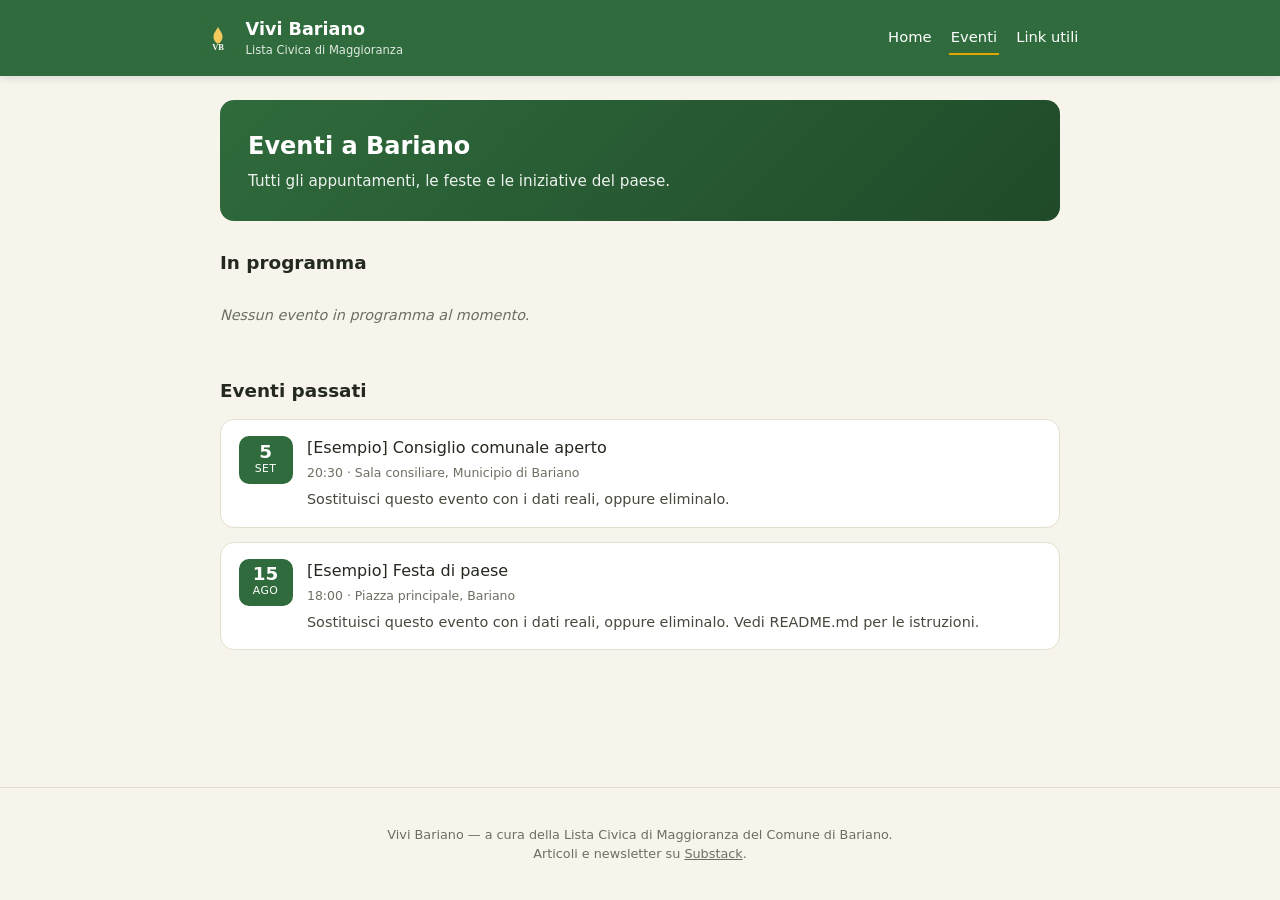
==== site/eventi.html @ 6371cc6d "Aggiunge il sito Vivi Bariano (articoli Substack, eventi, link utili) Repository pubblico dedicato, " ====
<!doctype html>
<html lang="it">
<head>
<meta charset="utf-8">
<meta name="viewport" content="width=device-width, initial-scale=1">
<title>Eventi &mdash; Vivi Bariano</title>
<meta name="description" content="Calendario degli eventi del paese di Bariano.">
<link rel="manifest" href="manifest.webmanifest">
<link rel="icon" href="icons/icon.svg" type="image/svg+xml">
<link rel="apple-touch-icon" href="icons/icon.svg">
<meta name="theme-color" content="#2f6b3c">
<link rel="stylesheet" href="css/style.css">
</head>
<body>
<header class="site-header">
  <div class="header-inner">
    <a class="brand" href="index.html">
      <img src="icons/icon.svg" alt="">
      <span class="brand-text"><strong>Vivi Bariano</strong><span>Lista Civica di Maggioranza</span></span>
    </a>
    <nav class="main-nav">
      <a href="index.html">Home</a>
      <a href="eventi.html" aria-current="page">Eventi</a>
      <a href="link-utili.html">Link utili</a>
    </nav>
  </div>
</header>

<main>
  <section class="hero">
    <h1>Eventi a Bariano</h1>
    <p>Tutti gli appuntamenti, le feste e le iniziative del paese.</p>
  </section>

  <section class="block">
    <h2>In programma</h2>
    <div class="card-list" id="events-list">
      <p class="empty-state">Caricamento eventi...</p>
    </div>
  </section>

  <section class="block">
    <h2>Eventi passati</h2>
    <div class="card-list" id="events-past">
      <p class="empty-state">Caricamento...</p>
    </div>
  </section>
</main>

<footer class="site-footer">
  <p>Vivi Bariano &mdash; a cura della Lista Civica di Maggioranza del Comune di Bariano.<br>
  Articoli e newsletter su <a href="https://vivibariano.substack.com" target="_blank" rel="noopener">Substack</a>.</p>
</footer>

<script src="js/app.js"></script>
</body>
</html>
---- site/css/style.css ----
:root {
  --green: #2f6b3c;
  --green-dark: #204a29;
  --gold: #e0a500;
  --cream: #f7f4ec;
  --ink: #24291f;
  --muted: #6b7062;
  --card: #ffffff;
  --border: #e4dfd0;
  --radius: 14px;
}

* {
  box-sizing: border-box;
}

html, body {
  margin: 0;
  padding: 0;
}

body {
  font-family: "Segoe UI", system-ui, -apple-system, Roboto, sans-serif;
  background: var(--cream);
  color: var(--ink);
  line-height: 1.5;
  min-height: 100vh;
  display: flex;
  flex-direction: column;
}

a {
  color: var(--green-dark);
}

header.site-header {
  background: var(--green);
  color: #fff;
  padding: 1rem 1.25rem;
  position: sticky;
  top: 0;
  z-index: 10;
  box-shadow: 0 2px 8px rgba(0, 0, 0, 0.12);
}

.header-inner {
  max-width: 880px;
  margin: 0 auto;
  display: flex;
  align-items: center;
  justify-content: space-between;
  gap: 1rem;
}

.brand {
  display: flex;
  align-items: center;
  gap: 0.6rem;
  text-decoration: none;
  color: #fff;
}

.brand img {
  width: 36px;
  height: 36px;
  border-radius: 8px;
}

.brand-text strong {
  display: block;
  font-size: 1.1rem;
}

.brand-text span {
  display: block;
  font-size: 0.72rem;
  opacity: 0.85;
}

nav.main-nav {
  display: flex;
  gap: 1rem;
}

nav.main-nav a {
  color: #fff;
  text-decoration: none;
  font-size: 0.92rem;
  padding: 0.35rem 0.1rem;
  border-bottom: 2px solid transparent;
}

nav.main-nav a[aria-current="page"],
nav.main-nav a:hover {
  border-bottom-color: var(--gold);
}

main {
  flex: 1;
  max-width: 880px;
  width: 100%;
  margin: 0 auto;
  padding: 1.5rem 1.25rem 3rem;
}

.hero {
  background: linear-gradient(135deg, var(--green) 0%, var(--green-dark) 100%);
  color: #fff;
  border-radius: var(--radius);
  padding: 1.75rem;
  margin-bottom: 1.75rem;
}

.hero h1 {
  margin: 0 0 0.4rem;
  font-size: 1.5rem;
}

.hero p {
  margin: 0;
  opacity: 0.92;
  font-size: 0.95rem;
}

.install-btn {
  margin-top: 1rem;
  background: var(--gold);
  color: var(--green-dark);
  border: none;
  padding: 0.55rem 1rem;
  border-radius: 999px;
  font-weight: 600;
  cursor: pointer;
  display: none;
}

.install-btn.visible {
  display: inline-block;
}

section.block {
  margin-bottom: 2.25rem;
}

section.block h2 {
  font-size: 1.15rem;
  margin: 0 0 0.9rem;
  display: flex;
  align-items: center;
  justify-content: space-between;
}

section.block h2 a.see-all {
  font-size: 0.82rem;
  font-weight: 500;
  text-decoration: none;
}

.card-list {
  display: grid;
  gap: 0.85rem;
}

.card {
  background: var(--card);
  border: 1px solid var(--border);
  border-radius: var(--radius);
  padding: 1rem 1.1rem;
}

.card a.card-title {
  font-weight: 600;
  text-decoration: none;
  color: var(--ink);
  font-size: 1rem;
}

.card a.card-title:hover {
  color: var(--green);
}

.card .meta {
  font-size: 0.78rem;
  color: var(--muted);
  margin: 0.25rem 0 0.4rem;
}

.card p.excerpt {
  margin: 0;
  font-size: 0.9rem;
  color: #454a3d;
}

.event-card {
  display: flex;
  gap: 0.9rem;
  align-items: flex-start;
}

.event-date {
  background: var(--green);
  color: #fff;
  border-radius: 10px;
  padding: 0.4rem 0.6rem;
  text-align: center;
  min-width: 54px;
  flex-shrink: 0;
}

.event-date .day {
  display: block;
  font-size: 1.15rem;
  font-weight: 700;
  line-height: 1;
}

.event-date .month {
  display: block;
  font-size: 0.68rem;
  text-transform: uppercase;
  letter-spacing: 0.04em;
}

.link-list {
  display: grid;
  gap: 0.6rem;
}

.link-item {
  display: flex;
  justify-content: space-between;
  align-items: center;
  background: var(--card);
  border: 1px solid var(--border);
  border-radius: var(--radius);
  padding: 0.8rem 1.05rem;
  text-decoration: none;
  color: var(--ink);
}

.link-item:hover {
  border-color: var(--green);
}

.link-item .label {
  font-weight: 600;
}

.link-item .desc {
  display: block;
  font-size: 0.8rem;
  color: var(--muted);
  font-weight: 400;
}

.empty-state {
  color: var(--muted);
  font-size: 0.9rem;
  font-style: italic;
}

footer.site-footer {
  border-top: 1px solid var(--border);
  padding: 1.5rem 1.25rem;
  text-align: center;
  font-size: 0.8rem;
  color: var(--muted);
}

footer.site-footer a {
  color: var(--muted);
}

@media (max-width: 480px) {
  .header-inner {
    flex-wrap: wrap;
  }
  nav.main-nav {
    order: 3;
    width: 100%;
    justify-content: space-between;
  }
}
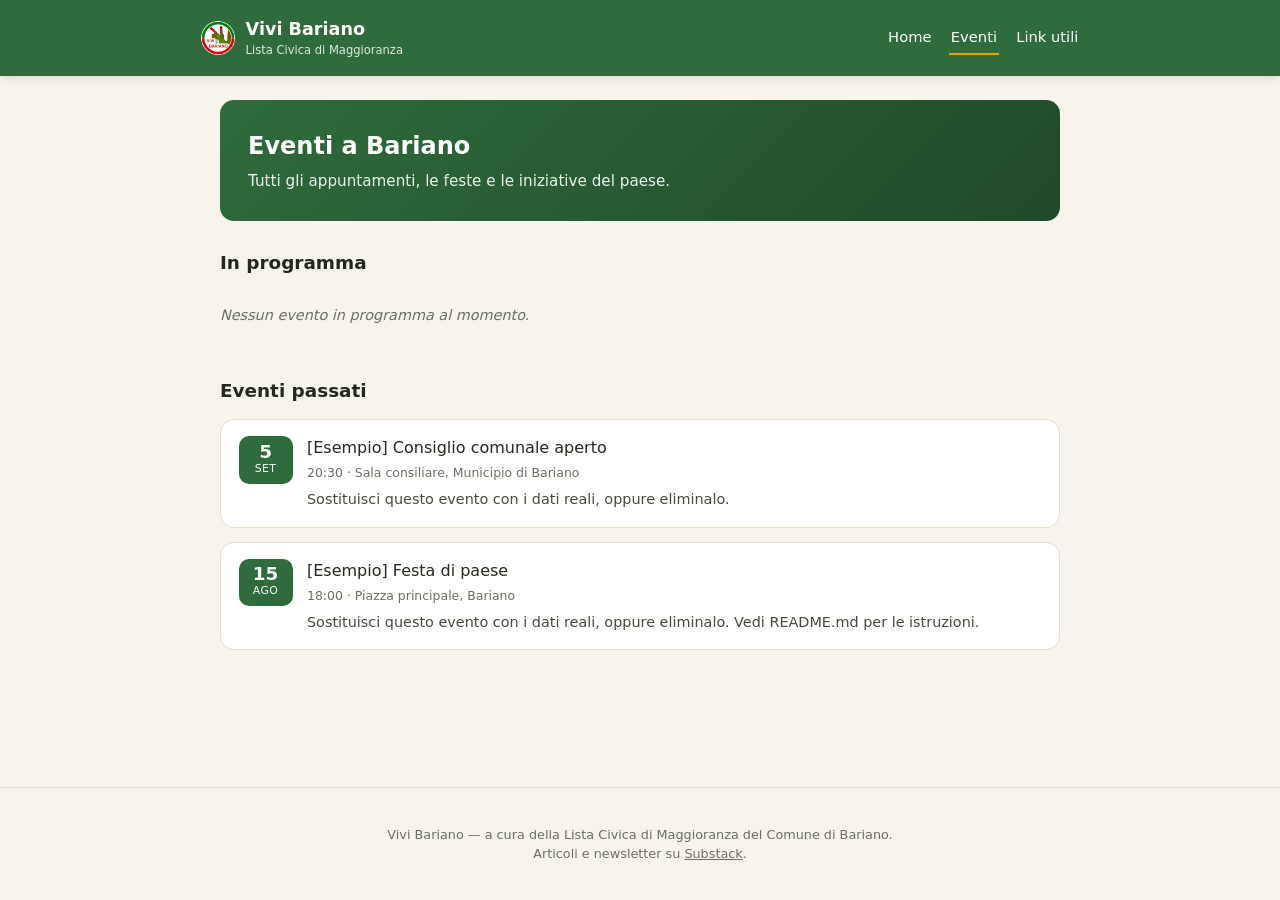
==== commit 406d9bbf: "Aggiorna tutti i riferimenti al nuovo logo e rimuove l'icona segnaposto" ====
--- a/site/eventi.html
+++ b/site/eventi.html
@@ -6,8 +6,8 @@
 <title>Eventi &mdash; Vivi Bariano</title>
 <meta name="description" content="Calendario degli eventi del paese di Bariano.">
 <link rel="manifest" href="manifest.webmanifest">
-<link rel="icon" href="icons/icon.svg" type="image/svg+xml">
-<link rel="apple-touch-icon" href="icons/icon.svg">
+<link rel="icon" href="icons/vb_logo_SOLOCERCHIO.png" type="image/png">
+<link rel="apple-touch-icon" href="icons/vb_logo_SOLOCERCHIO.png">
 <meta name="theme-color" content="#2f6b3c">
 <link rel="stylesheet" href="css/style.css">
 </head>
@@ -15,7 +15,7 @@
 <header class="site-header">
   <div class="header-inner">
     <a class="brand" href="index.html">
-      <img src="icons/icon.svg" alt="">
+      <img src="icons/vb_logo_SOLOCERCHIO.png" alt="">
       <span class="brand-text"><strong>Vivi Bariano</strong><span>Lista Civica di Maggioranza</span></span>
     </a>
     <nav class="main-nav">
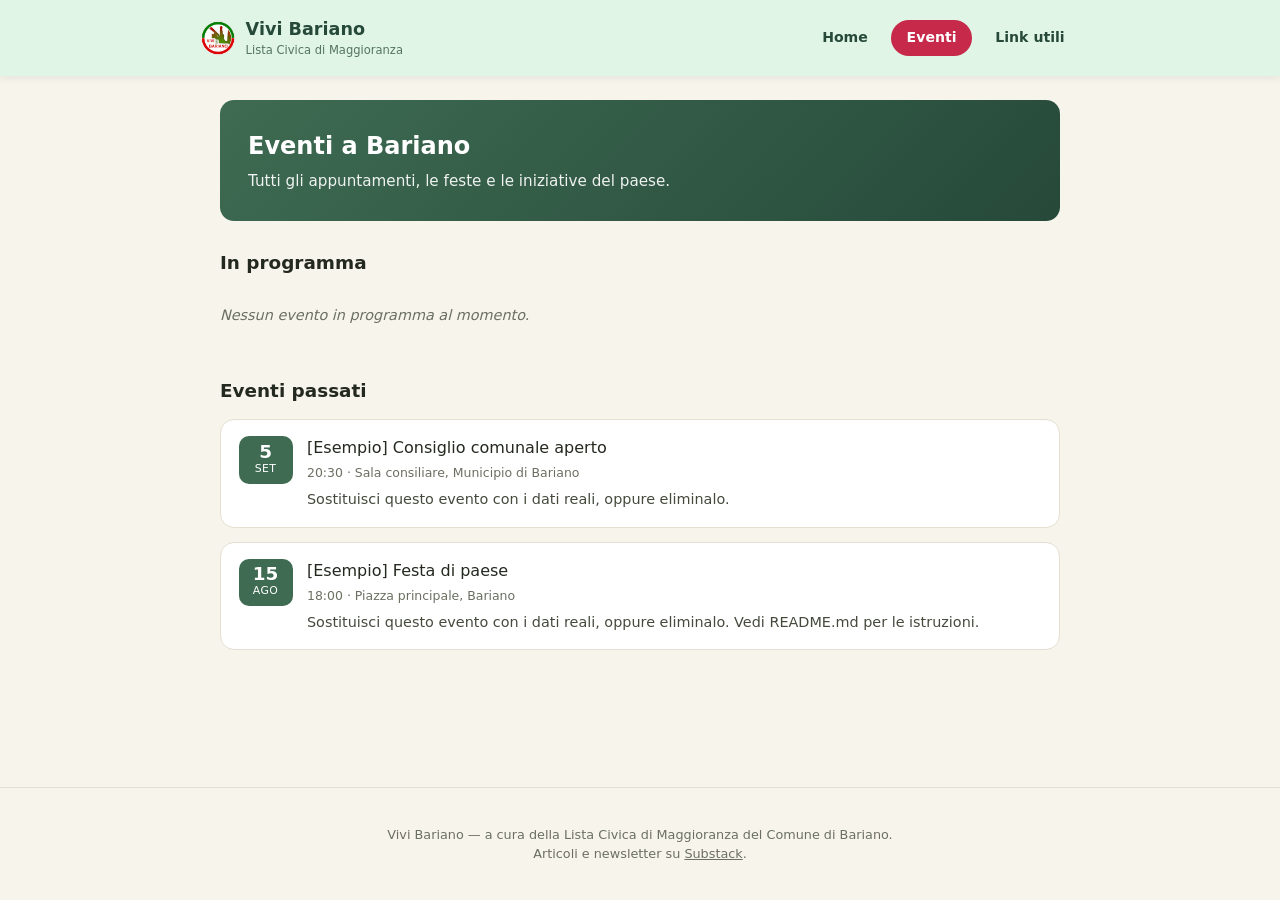
==== commit 27baa1bf: "Allinea i colori dell'app a quelli del Substack (verde chiaro + rosso scuro)" ====
--- a/site/eventi.html
+++ b/site/eventi.html
@@ -8,7 +8,7 @@
 <link rel="manifest" href="manifest.webmanifest">
 <link rel="icon" href="icons/vb_logo_SOLOCERCHIO.png" type="image/png">
 <link rel="apple-touch-icon" href="icons/vb_logo_SOLOCERCHIO.png">
-<meta name="theme-color" content="#2f6b3c">
+<meta name="theme-color" content="#e0f5e6">
 <link rel="stylesheet" href="css/style.css">
 </head>
 <body>
--- a/site/css/style.css
+++ b/site/css/style.css
@@ -1,7 +1,9 @@
 :root {
-  --green: #2f6b3c;
-  --green-dark: #204a29;
-  --gold: #e0a500;
+  --green: #3e6b52;
+  --green-dark: #26493a;
+  --green-header-bg: #e0f5e6;
+  --red: #c6294a;
+  --red-dark: #9c1f3a;
   --cream: #f7f4ec;
   --ink: #24291f;
   --muted: #6b7062;
@@ -34,13 +36,13 @@
 }
 
 header.site-header {
-  background: var(--green);
-  color: #fff;
+  background: var(--green-header-bg);
+  color: var(--green-dark);
   padding: 1rem 1.25rem;
   position: sticky;
   top: 0;
   z-index: 10;
-  box-shadow: 0 2px 8px rgba(0, 0, 0, 0.12);
+  box-shadow: 0 2px 8px rgba(0, 0, 0, 0.08);
 }
 
 .header-inner {
@@ -57,7 +59,7 @@
   align-items: center;
   gap: 0.6rem;
   text-decoration: none;
-  color: #fff;
+  color: var(--green-dark);
 }
 
 .brand img {
@@ -74,25 +76,31 @@
 .brand-text span {
   display: block;
   font-size: 0.72rem;
-  opacity: 0.85;
+  opacity: 0.75;
 }
 
 nav.main-nav {
   display: flex;
-  gap: 1rem;
+  gap: 0.5rem;
 }
 
 nav.main-nav a {
-  color: #fff;
-  text-decoration: none;
-  font-size: 0.92rem;
-  padding: 0.35rem 0.1rem;
-  border-bottom: 2px solid transparent;
-}
-
-nav.main-nav a[aria-current="page"],
+  color: var(--green-dark);
+  text-decoration: none;
+  font-size: 0.88rem;
+  font-weight: 600;
+  padding: 0.4rem 0.9rem;
+  border-radius: 999px;
+  border: 1px solid transparent;
+}
+
 nav.main-nav a:hover {
-  border-bottom-color: var(--gold);
+  border-color: var(--green);
+}
+
+nav.main-nav a[aria-current="page"] {
+  background: var(--red);
+  color: #fff;
 }
 
 main {
@@ -124,14 +132,18 @@
 
 .install-btn {
   margin-top: 1rem;
-  background: var(--gold);
-  color: var(--green-dark);
+  background: var(--red);
+  color: #fff;
   border: none;
   padding: 0.55rem 1rem;
   border-radius: 999px;
   font-weight: 600;
   cursor: pointer;
   display: none;
+}
+
+.install-btn:hover {
+  background: var(--red-dark);
 }
 
 .install-btn.visible {
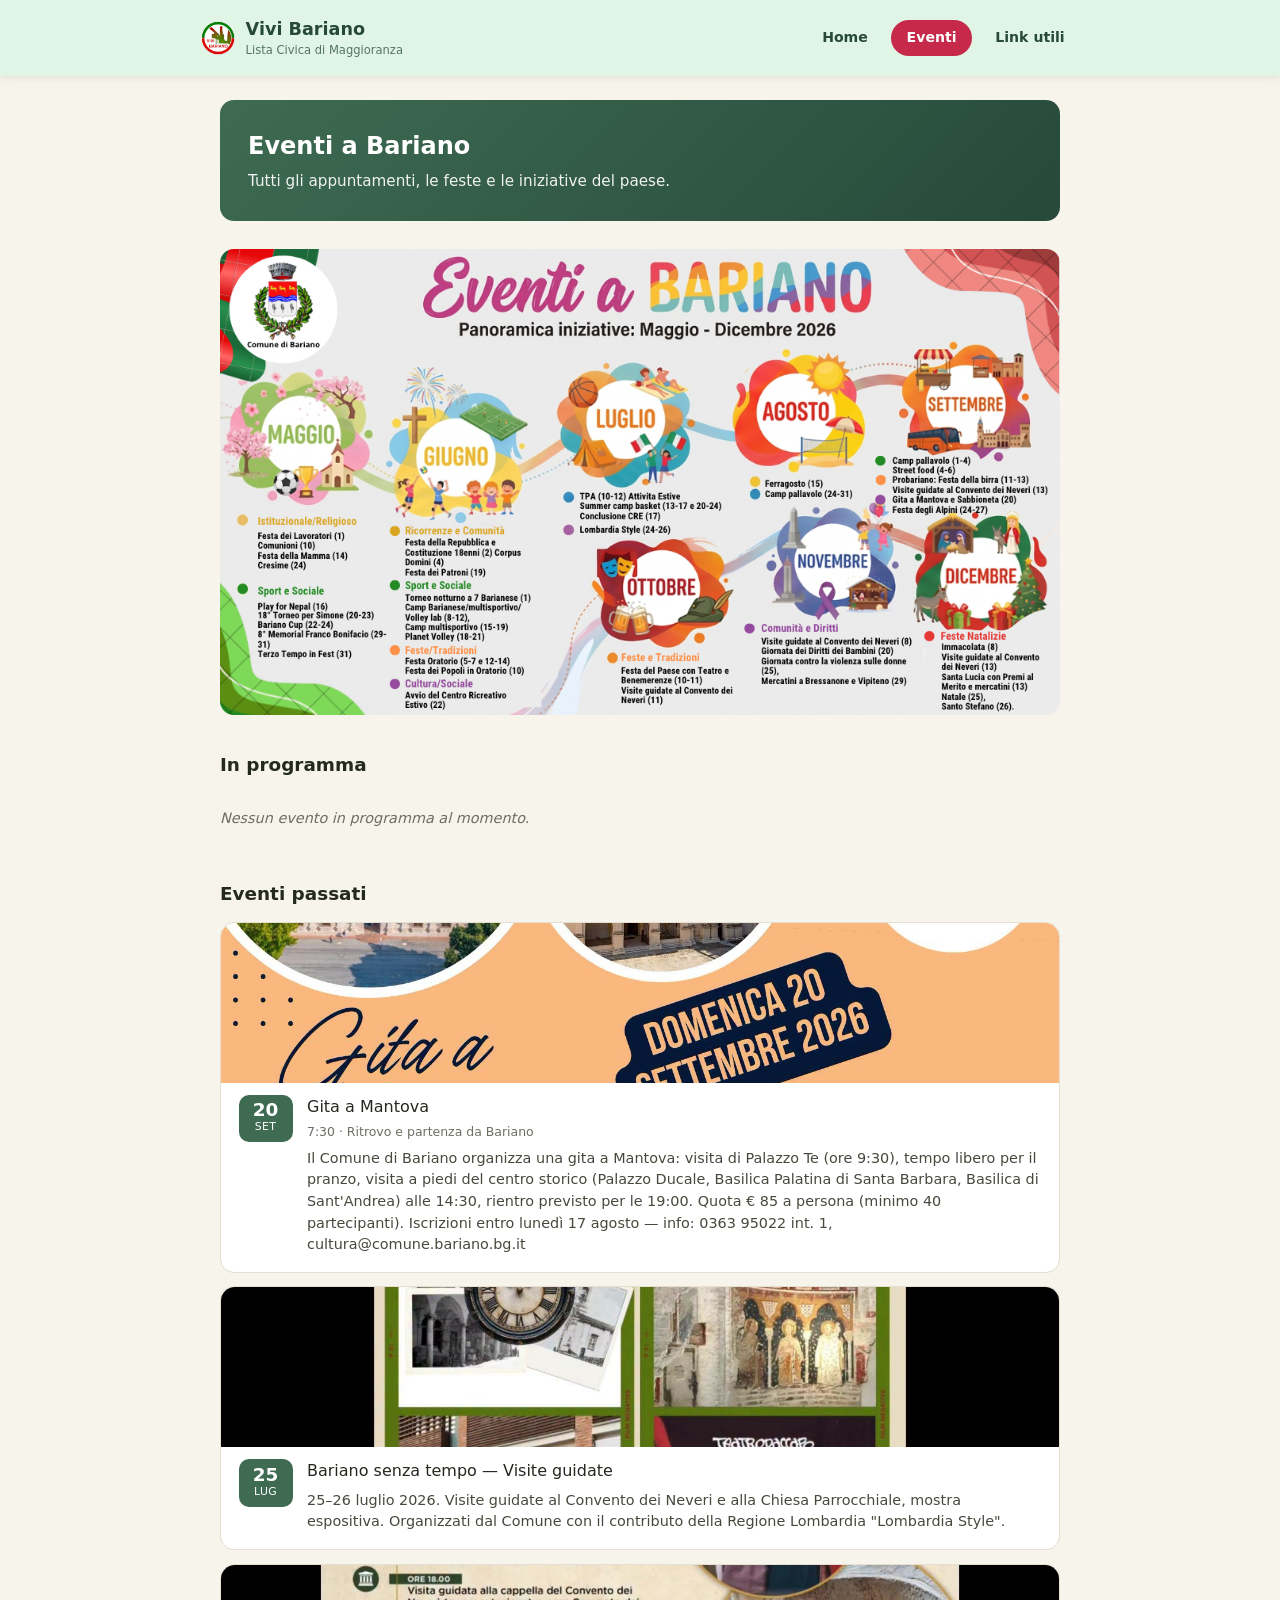
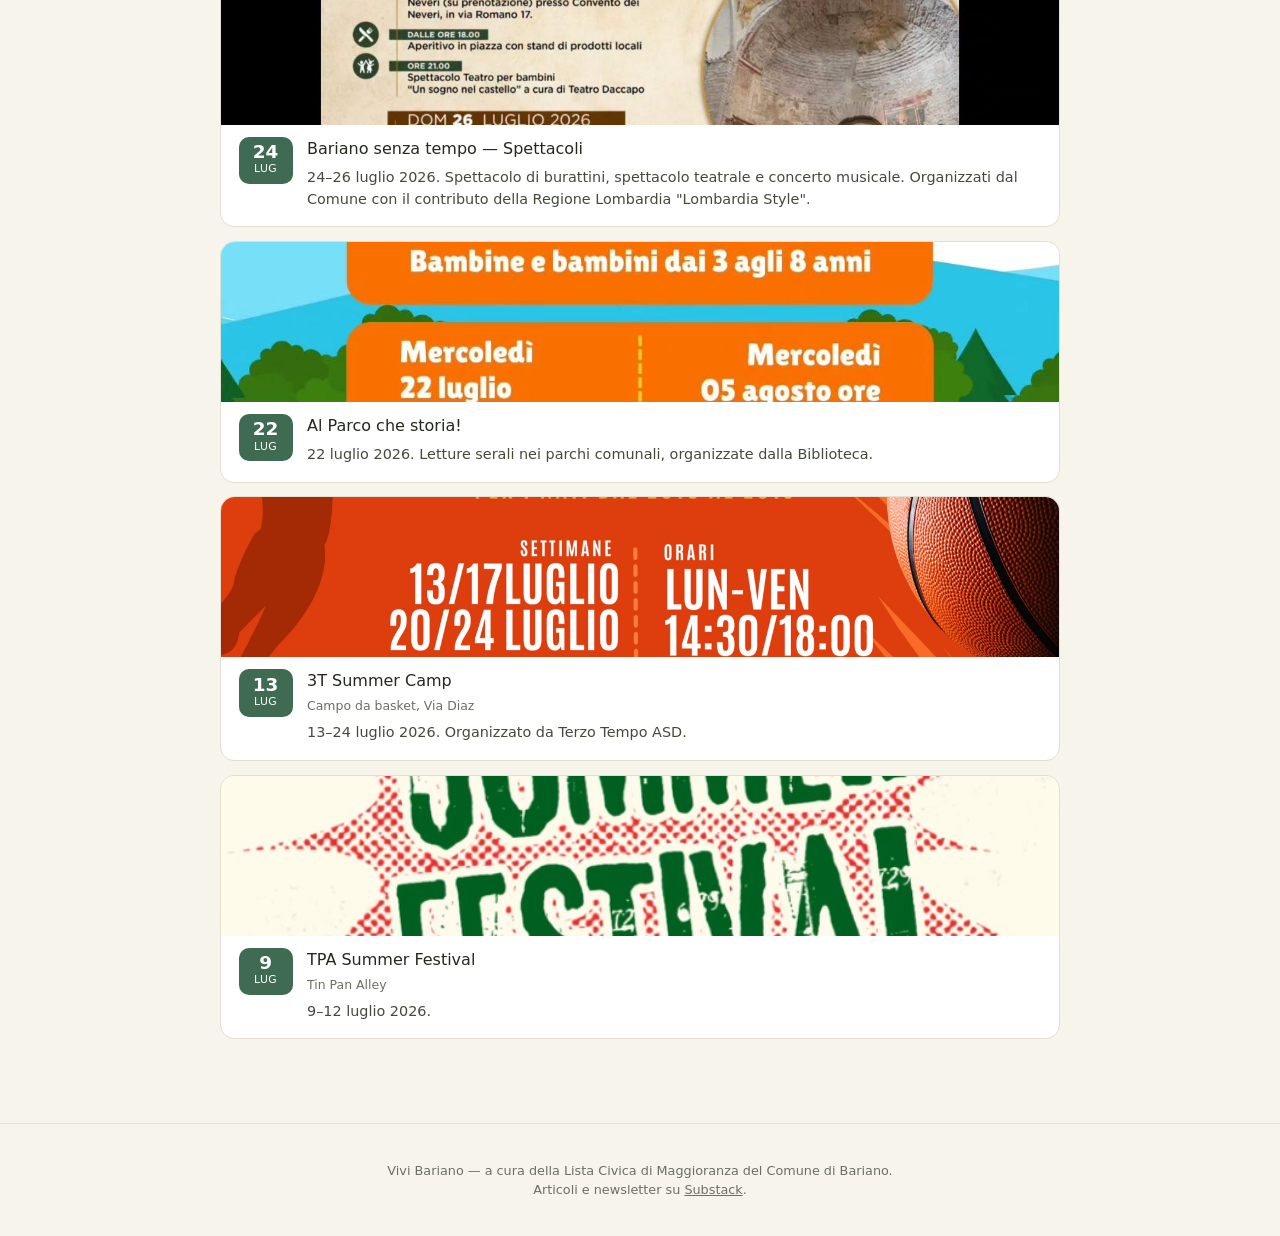
==== commit d4784b5e: "Collega le locandine agli eventi di luglio e aggiunge il banner 2026 Ogni evento di luglio ora mostr" ====
--- a/site/eventi.html
+++ b/site/eventi.html
@@ -33,6 +33,10 @@
   </section>
 
   <section class="block">
+    <img src="images/eventi/eventi-26.jpg" alt="Calendario riassuntivo degli eventi 2026 del Comune di Bariano" class="banner-image">
+  </section>
+
+  <section class="block">
     <h2>In programma</h2>
     <div class="card-list" id="events-list">
       <p class="empty-state">Caricamento eventi...</p>
--- a/site/css/style.css
+++ b/site/css/style.css
@@ -134,24 +134,39 @@
   margin-top: 1rem;
   background: var(--red);
   color: #fff;
-  border: none;
+  border: 2px solid #fff;
   padding: 0.55rem 1rem;
   border-radius: 999px;
   font-weight: 600;
   cursor: pointer;
   display: none;
+  appearance: none;
+  -webkit-appearance: none;
+  outline: none;
 }
 
 .install-btn:hover {
   background: var(--red-dark);
 }
 
+.install-btn:focus-visible {
+  outline: 2px solid #fff;
+  outline-offset: 2px;
+}
+
 .install-btn.visible {
   display: inline-block;
 }
 
 section.block {
   margin-bottom: 2.25rem;
+}
+
+.banner-image {
+  display: block;
+  width: 100%;
+  height: auto;
+  border-radius: var(--radius);
 }
 
 section.block h2 {
@@ -180,6 +195,15 @@
   padding: 1rem 1.1rem;
 }
 
+.card-image {
+  display: block;
+  width: calc(100% + 2.2rem);
+  height: 160px;
+  margin: -1rem -1.1rem 0.75rem;
+  border-radius: var(--radius) var(--radius) 0 0;
+  object-fit: cover;
+}
+
 .card a.card-title {
   font-weight: 600;
   text-decoration: none;
@@ -203,7 +227,7 @@
   color: #454a3d;
 }
 
-.event-card {
+.event-card-body {
   display: flex;
   gap: 0.9rem;
   align-items: flex-start;
